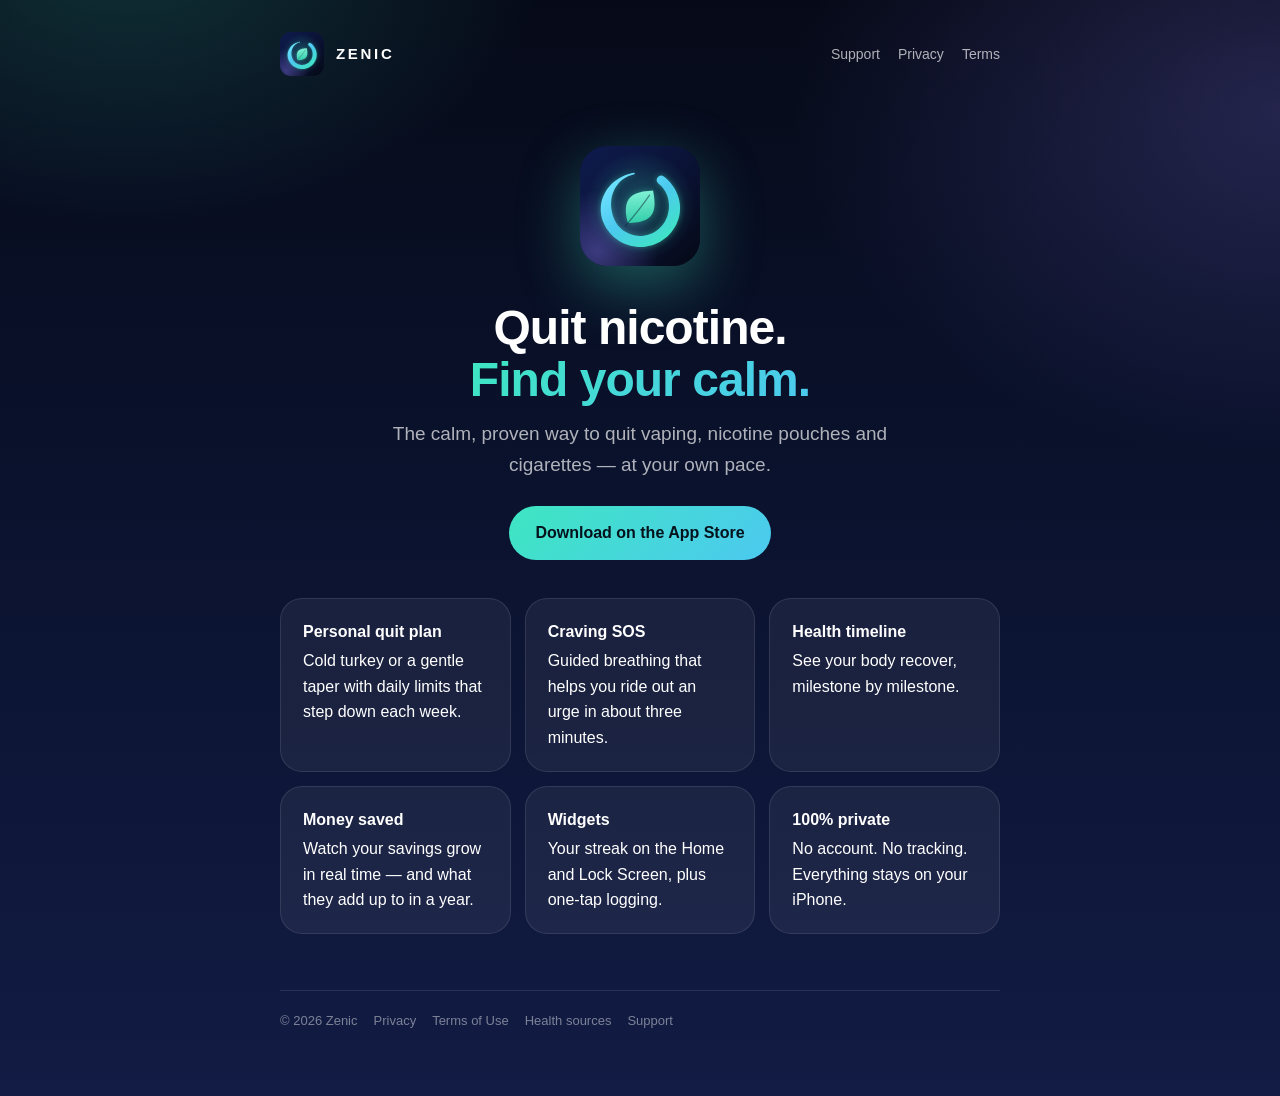
==== zenic/index.html @ bc46675a "Add Zenic app pages (privacy, terms, support, health sources)" ====
<!doctype html>
<html lang="en">
<head>
  <meta charset="utf-8">
  <meta name="viewport" content="width=device-width, initial-scale=1">
  <title>Zenic — Quit Vaping, Pouches &amp; Smoking</title>
  <meta name="description" content="Zenic is the calm way to quit vaping, nicotine pouches and cigarettes: a personal plan, craving SOS, health timeline and savings tracker.">
  <meta property="og:title" content="Zenic — Quit nicotine. Find your calm.">
  <meta property="og:description" content="Personal quit plan, 3-minute craving SOS, health recovery timeline and savings tracker. 100% private.">
  <meta property="og:image" content="icon.svg">
  <link rel="stylesheet" href="style.css">
  <link rel="icon" href="icon.svg">
</head>
<body>
  <div class="wrap">
    <header class="top">
      <img src="icon.svg" alt="">
      <a class="brand" href="index.html">Zenic</a>
      <nav><a href="support.html">Support</a><a href="privacy.html">Privacy</a><a href="terms.html">Terms</a></nav>
    </header>

    <section class="hero">
      <img class="icon" src="icon.svg" alt="Zenic app icon">
      <h1 style="margin-top:28px">Quit nicotine.<br><span class="grad">Find your calm.</span></h1>
      <p class="lead">The calm, proven way to quit vaping, nicotine pouches and cigarettes — at your own pace.</p>
      <a class="btn" href="https://apps.apple.com/app/id0000000000">Download on the App Store</a>
    </section>

    <div class="grid">
      <div class="card"><strong>Personal quit plan</strong>Cold turkey or a gentle taper with daily limits that step down each week.</div>
      <div class="card"><strong>Craving SOS</strong>Guided breathing that helps you ride out an urge in about three minutes.</div>
      <div class="card"><strong>Health timeline</strong>See your body recover, milestone by milestone.</div>
      <div class="card"><strong>Money saved</strong>Watch your savings grow in real time — and what they add up to in a year.</div>
      <div class="card"><strong>Widgets</strong>Your streak on the Home and Lock Screen, plus one-tap logging.</div>
      <div class="card"><strong>100% private</strong>No account. No tracking. Everything stays on your iPhone.</div>
    </div>

    <footer>
      <span>© 2026 Zenic</span>
      <a href="privacy.html">Privacy</a>
      <a href="terms.html">Terms of Use</a>
      <a href="sources.html">Health sources</a>
      <a href="support.html">Support</a>
    </footer>
  </div>
</body>
</html>
---- zenic/style.css ----
:root {
  --night: #060a18;
  --midnight: #0b1330;
  --deep: #121c44;
  --mint: #3ee6c1;
  --cyan: #4cc9f0;
  --violet: #8b7cf6;
  --text: #ffffff;
  --muted: rgba(255, 255, 255, 0.68);
  --faint: rgba(255, 255, 255, 0.45);
  --card: rgba(255, 255, 255, 0.06);
  --stroke: rgba(255, 255, 255, 0.1);
}

* { box-sizing: border-box; }

html, body {
  margin: 0;
  background: var(--night);
  color: var(--text);
  font-family: ui-rounded, "SF Pro Rounded", -apple-system, BlinkMacSystemFont, "Segoe UI", Roboto, sans-serif;
  line-height: 1.6;
  -webkit-font-smoothing: antialiased;
}

body {
  background:
    radial-gradient(600px 400px at 10% -5%, rgba(62, 230, 193, 0.18), transparent 70%),
    radial-gradient(700px 500px at 100% 10%, rgba(139, 124, 246, 0.22), transparent 70%),
    linear-gradient(180deg, var(--night), var(--midnight) 50%, var(--deep));
  min-height: 100vh;
}

a { color: var(--mint); text-decoration: none; }
a:hover { text-decoration: underline; }

.wrap { max-width: 760px; margin: 0 auto; padding: 32px 20px 64px; }

header.top {
  display: flex; align-items: center; gap: 12px; margin-bottom: 40px;
}
header.top img { width: 44px; height: 44px; border-radius: 11px; }
header.top a.brand { color: var(--text); font-weight: 800; letter-spacing: 0.18em; text-transform: uppercase; font-size: 15px; }
header.top nav { margin-left: auto; display: flex; gap: 18px; font-size: 14px; }
header.top nav a { color: var(--muted); }

h1 { font-size: clamp(32px, 6vw, 48px); line-height: 1.1; margin: 0 0 12px; letter-spacing: -0.02em; }
h2 { font-size: 22px; margin: 36px 0 10px; }
h3 { font-size: 17px; margin: 22px 0 6px; }
p, li { color: var(--muted); font-size: 16px; }
.lead { font-size: 19px; color: var(--muted); max-width: 560px; }
.muted { color: var(--faint); font-size: 14px; }

.card {
  background: var(--card); border: 1px solid var(--stroke); border-radius: 22px;
  padding: 20px 22px; margin: 16px 0;
}

.grid { display: grid; grid-template-columns: repeat(auto-fit, minmax(210px, 1fr)); gap: 14px; margin: 28px 0; }
.grid .card { margin: 0; }
.grid .card strong { display: block; color: var(--text); margin-bottom: 4px; }

.btn {
  display: inline-block; padding: 14px 26px; border-radius: 999px; font-weight: 800;
  background: linear-gradient(135deg, var(--mint), var(--cyan)); color: #04121c;
}
.btn:hover { text-decoration: none; filter: brightness(1.05); }

.hero { text-align: center; padding: 30px 0 10px; }
.hero img.icon { width: 120px; height: 120px; border-radius: 27px; box-shadow: 0 20px 60px rgba(62, 230, 193, 0.35); }
.hero .lead { margin: 12px auto 26px; }
.grad { background: linear-gradient(135deg, var(--mint), var(--cyan)); -webkit-background-clip: text; background-clip: text; color: transparent; }

footer { margin-top: 56px; padding-top: 20px; border-top: 1px solid var(--stroke); font-size: 13px; color: var(--faint); display: flex; flex-wrap: wrap; gap: 16px; }
footer a { color: var(--faint); }

@media (max-width: 520px) {
  header.top nav { gap: 12px; font-size: 13px; }
}
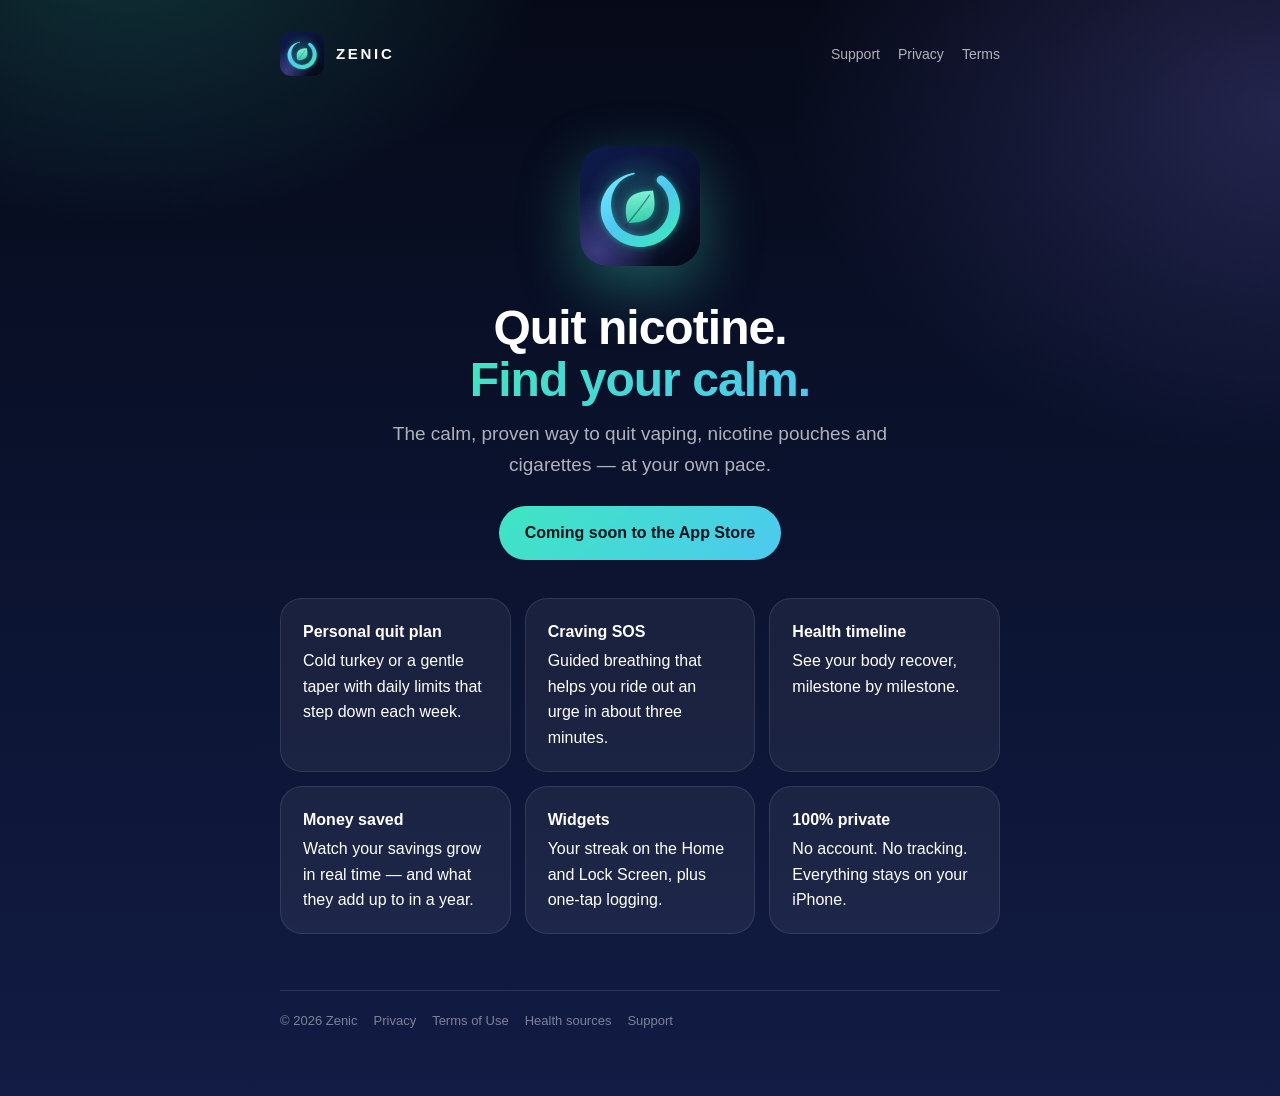
==== commit 4bfe3847: "Zenic: show "coming soon" until the App Store listing is live" ====
--- a/zenic/index.html
+++ b/zenic/index.html
@@ -23,7 +23,7 @@
       <img class="icon" src="icon.svg" alt="Zenic app icon">
       <h1 style="margin-top:28px">Quit nicotine.<br><span class="grad">Find your calm.</span></h1>
       <p class="lead">The calm, proven way to quit vaping, nicotine pouches and cigarettes — at your own pace.</p>
-      <a class="btn" href="https://apps.apple.com/app/id0000000000">Download on the App Store</a>
+      <span class="btn">Coming soon to the App Store</span>
     </section>
 
     <div class="grid">
